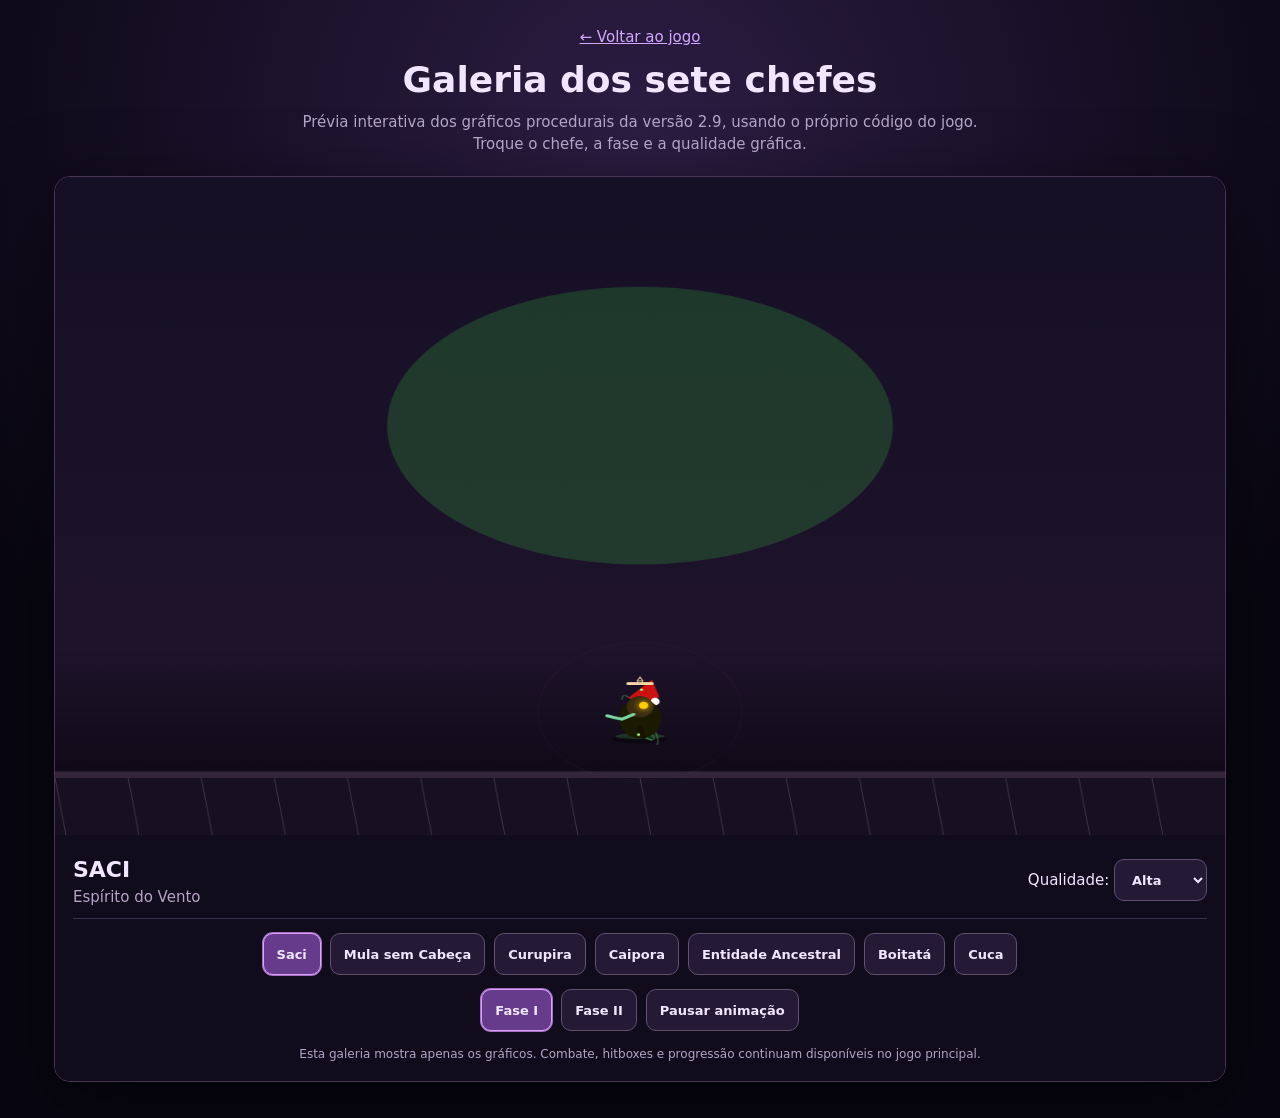
==== boss-gallery.html @ 508f2d2f "feat: interactive browser gallery to preview all seven boss visual upgrades and phase variants" ====
<!doctype html>
<html lang="pt-BR">
<head>
<meta charset="utf-8">
<meta name="viewport" content="width=device-width,initial-scale=1,viewport-fit=cover">
<meta name="theme-color" content="#080611">
<title>Galeria de Chefes | Folclorevania v2.9</title>
<style>
:root{color-scheme:dark;--fg:#f1e6ff;--muted:#b1a5c5;--line:#38304c;--accent:#c58aff}
*{box-sizing:border-box}body{margin:0;min-height:100vh;background:radial-gradient(circle at 50% 12%,#2c1d43,#080611 66%);color:var(--fg);font:15px/1.5 system-ui,sans-serif}
header{padding:26px 22px 16px;text-align:center}a{color:#d4a7ff}h1{margin:4px 0;font-size:clamp(24px,4vw,36px)}
header p{color:var(--muted);margin:4px auto;max-width:690px}
.wrap{max-width:1200px;margin:auto;padding:0 14px 36px}
.stage{border:1px solid #493556;border-radius:16px;overflow:hidden;background:#0b0914;box-shadow:0 20px 75px #0008}
canvas{width:100%;aspect-ratio:16/9;display:block;touch-action:pan-y}
.panel{padding:18px;background:#110c1b;display:grid;gap:14px}
.row{display:flex;gap:9px;flex-wrap:wrap;justify-content:center}
button,select{border:1px solid #615071;background:#241a36;color:var(--fg);border-radius:10px;padding:10px 13px;min-height:42px;font:600 13px system-ui,sans-serif;cursor:pointer}
button:hover,button:focus-visible{border-color:#d09cff}
button[aria-pressed="true"]{background:#663b8c;border-color:#db9fff;box-shadow:0 0 0 1px #a474c3}
.meta{display:flex;justify-content:space-between;align-items:center;gap:20px;border-bottom:1px solid var(--line);padding-bottom:10px}
.meta h2{margin:0;font-size:22px}.meta p{margin:0;color:#b8a2c8}.hint{text-align:center;color:var(--muted);font-size:12px}
@media(max-width:620px){.meta{display:block;text-align:center}.meta h2{font-size:20px}.panel{padding:12px}.row{gap:6px}button,select{font-size:12px;padding:9px 10px}}
</style>
</head>
<body>
<header><a href="./">← Voltar ao jogo</a><h1>Galeria dos sete chefes</h1>
<p>Prévia interativa dos gráficos procedurais da versão 2.9, usando o próprio código do jogo. Troque o chefe, a fase e a qualidade gráfica.</p></header>
<main class="wrap">
<div class="stage">
<canvas id="preview" width="1280" height="900" aria-label="Prévia animada do chefe selecionado"></canvas>
<div class="panel">
<div class="meta"><div><h2 id="bossName">—</h2><p id="bossSub">—</p></div>
<label for="quality">Qualidade: <select id="quality" aria-label="Qualidade gráfica"><option value="high">Alta</option><option value="medium">Média</option><option value="low">Baixa</option></select></label></div>
<div class="row" id="bossButtons" aria-label="Escolha o chefe"></div>
<div class="row"><button type="button" id="phase1" aria-pressed="true">Fase I</button><button type="button" id="phase2" aria-pressed="false">Fase II</button><button type="button" id="pause" aria-pressed="false">Pausar animação</button></div>
<div class="hint">Esta galeria mostra apenas os gráficos. Combate, hitboxes e progressão continuam disponíveis no jogo principal.</div>
</div></div>
</main>
<script>
const Camera={x:0};
const GameSettings={quality:'high'};
const Player={x:360,y:760,width:30,height:46,vx:0,vy:0,abilities:{_confused:false},hurtBox:{x:360,y:760,width:30,height:46},invincible:true};
const BossHUD={_displayPct:1};
</script>
<script src="js/entities/bossSystem.js?v=2.9"></script>
<script src="js/entities/bossVisuals.js?v=2.9"></script>
<script>
'use strict';
const canvas=document.getElementById('preview'),ctx=canvas.getContext('2d');
const ids=['saci','mula','curupira','caipora','ancestral','boitata','cuca'];
const labels=['Saci','Mula sem Cabeça','Curupira','Caipora','Entidade Ancestral','Boitatá','Cuca'];
const buttons=document.getElementById('bossButtons');
let activeId='saci',phase=1,paused=false,last=0;
for(let i=0;i<ids.length;i++){
  const btn=document.createElement('button');
  btn.type='button';btn.textContent=labels[i];btn.dataset.id=ids[i];
  btn.addEventListener('click',()=>selectBoss(ids[i]));
  buttons.append(btn);
}
function setPhase(value){
  phase=value;BossSystem.boss.phase=value;
  BossSystem.boss.visualPhasePulse=1;
  document.getElementById('phase1').setAttribute('aria-pressed',String(value===1));
  document.getElementById('phase2').setAttribute('aria-pressed',String(value===2));
}
function selectBoss(id){
  activeId=id;BossSystem.boss=createBoss(id);
  BossSystem.active=true;BossSystem.introActive=false;BossSystem.defeatActive=false;
  BossSystem.boss.onGround=true;
  document.getElementById('bossName').textContent=BossSystem.boss.displayName;
  document.getElementById('bossSub').textContent=BossSystem.boss.subtitle;
  for(const btn of buttons.children)btn.setAttribute('aria-pressed',String(btn.dataset.id===id));
  setPhase(phase);
}
document.getElementById('phase1').addEventListener('click',()=>setPhase(1));
document.getElementById('phase2').addEventListener('click',()=>setPhase(2));
document.getElementById('quality').addEventListener('change',e=>GameSettings.quality=e.target.value);
document.getElementById('pause').addEventListener('click',()=>{
  paused=!paused;
  document.getElementById('pause').textContent=paused?'Retomar animação':'Pausar animação';
  document.getElementById('pause').setAttribute('aria-pressed',String(paused));
});
function drawBackground(b,t){
  const sky=ctx.createLinearGradient(0,0,0,900);
  sky.addColorStop(0,'#151025');sky.addColorStop(.72,'#1e132b');sky.addColorStop(1,'#09060e');
  ctx.fillStyle=sky;ctx.fillRect(0,0,1280,900);
  ctx.save();ctx.globalAlpha=.17;
  ctx.fillStyle=b.nameColor;
  ctx.beginPath();ctx.ellipse(640,340,260+Math.sin(t)*18,190,0,0,Math.PI*2);ctx.fill();
  ctx.restore();
  ctx.fillStyle='#171020';ctx.fillRect(0,820,1280,80);
  ctx.fillStyle='#33263b';ctx.fillRect(0,813,1280,9);
  ctx.strokeStyle='#46344e';ctx.lineWidth=1;
  for(let x=0;x<1280;x+=80){ctx.beginPath();ctx.moveTo(x,822);ctx.lineTo(x+12,900);ctx.stroke()}
}
function tick(b,dt){
  BossVisuals.update(dt);
  b._stateTimer=(b._stateTimer||0)+dt;
  b._spinAngle=(b._spinAngle||0)+dt*4;
  b._footAngle=(b._footAngle||0)+dt*3;
  b._tailAngle=(b._tailAngle||0)+dt*2;
  b._runeAngle=(b._runeAngle||0)+dt*(phase===2?2.2:1.2);
  b._pulseTime=(b._pulseTime||0)+dt*3;
  b._angle=(b._angle||0)+dt*3;
  b.visualPhasePulse=Math.max(0,(b.visualPhasePulse||0)-dt*.8);
}
function frame(ts){
  const dt=Math.min(.04,Math.max(0,(ts-last)/1000 || 0));last=ts;
  const b=BossSystem.boss;
  if(b){
    if(!paused)tick(b,dt);
    Camera.x=b.x+b.width/2-640;
    drawBackground(b,BossVisuals.time);
    BossSystem.draw(ctx);
  }
  requestAnimationFrame(frame);
}
selectBoss(activeId);requestAnimationFrame(frame);
</script>
</body>
</html>
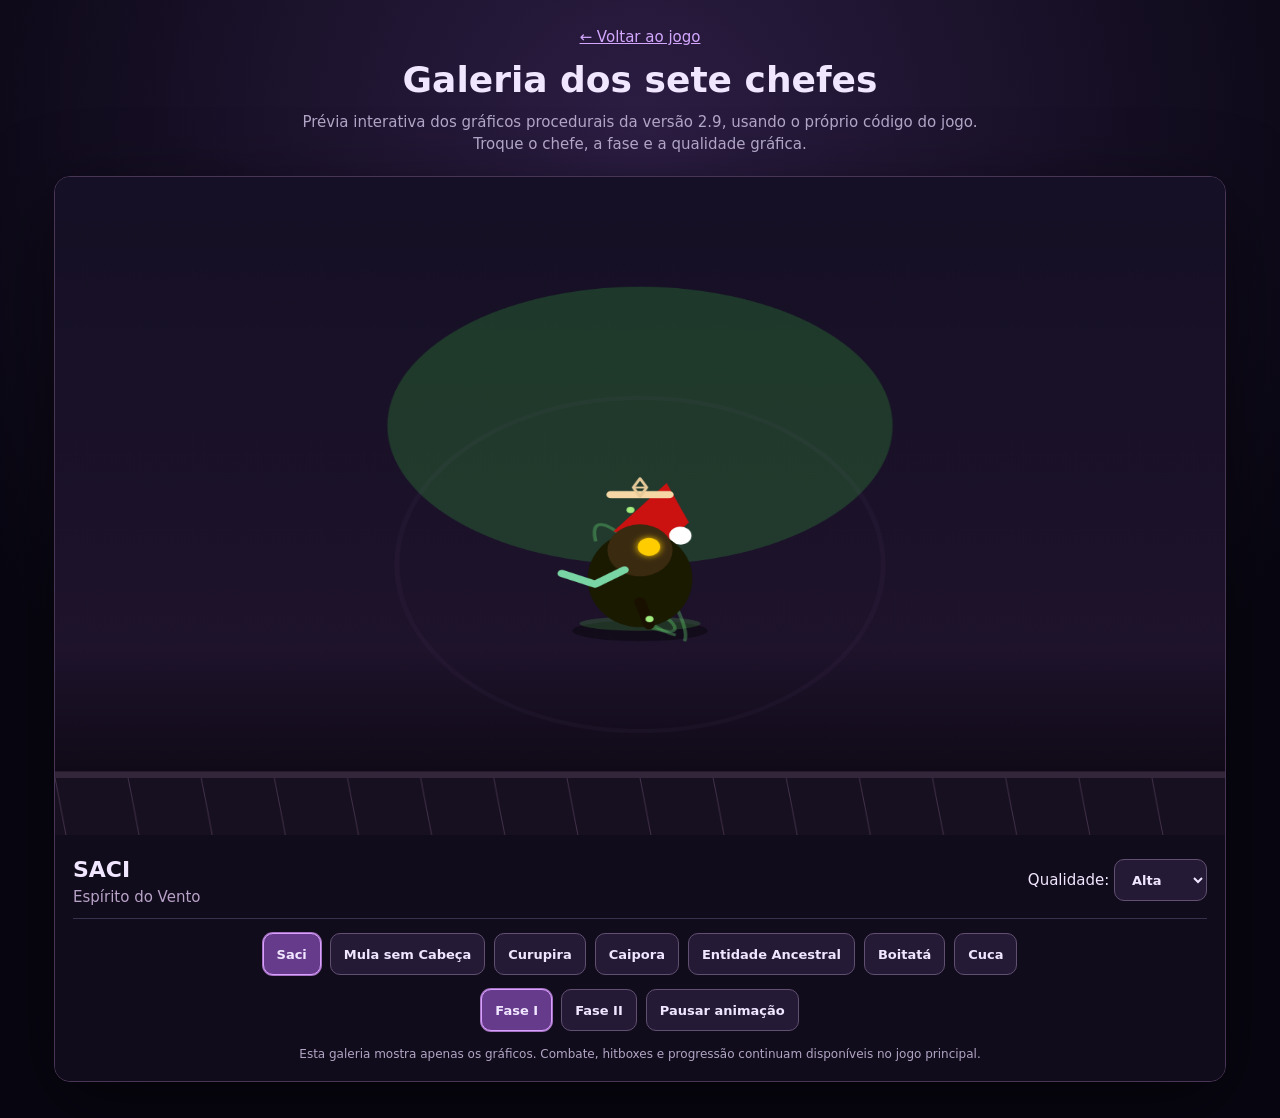
==== commit 87cc9246: "feat: zoom boss gallery to show art detail clearly on desktop and mobile" ====
--- a/boss-gallery.html
+++ b/boss-gallery.html
@@ -112,7 +112,13 @@
     if(!paused)tick(b,dt);
     Camera.x=b.x+b.width/2-640;
     drawBackground(b,BossVisuals.time);
+    // Lupa da galeria: os detalhes ficam legíveis sem mudar a escala no jogo.
+    ctx.save();
+    ctx.translate(640,530);
+    ctx.scale(2.45,2.45);
+    ctx.translate(-640,-(b.y+b.height/2));
     BossSystem.draw(ctx);
+    ctx.restore();
   }
   requestAnimationFrame(frame);
 }
